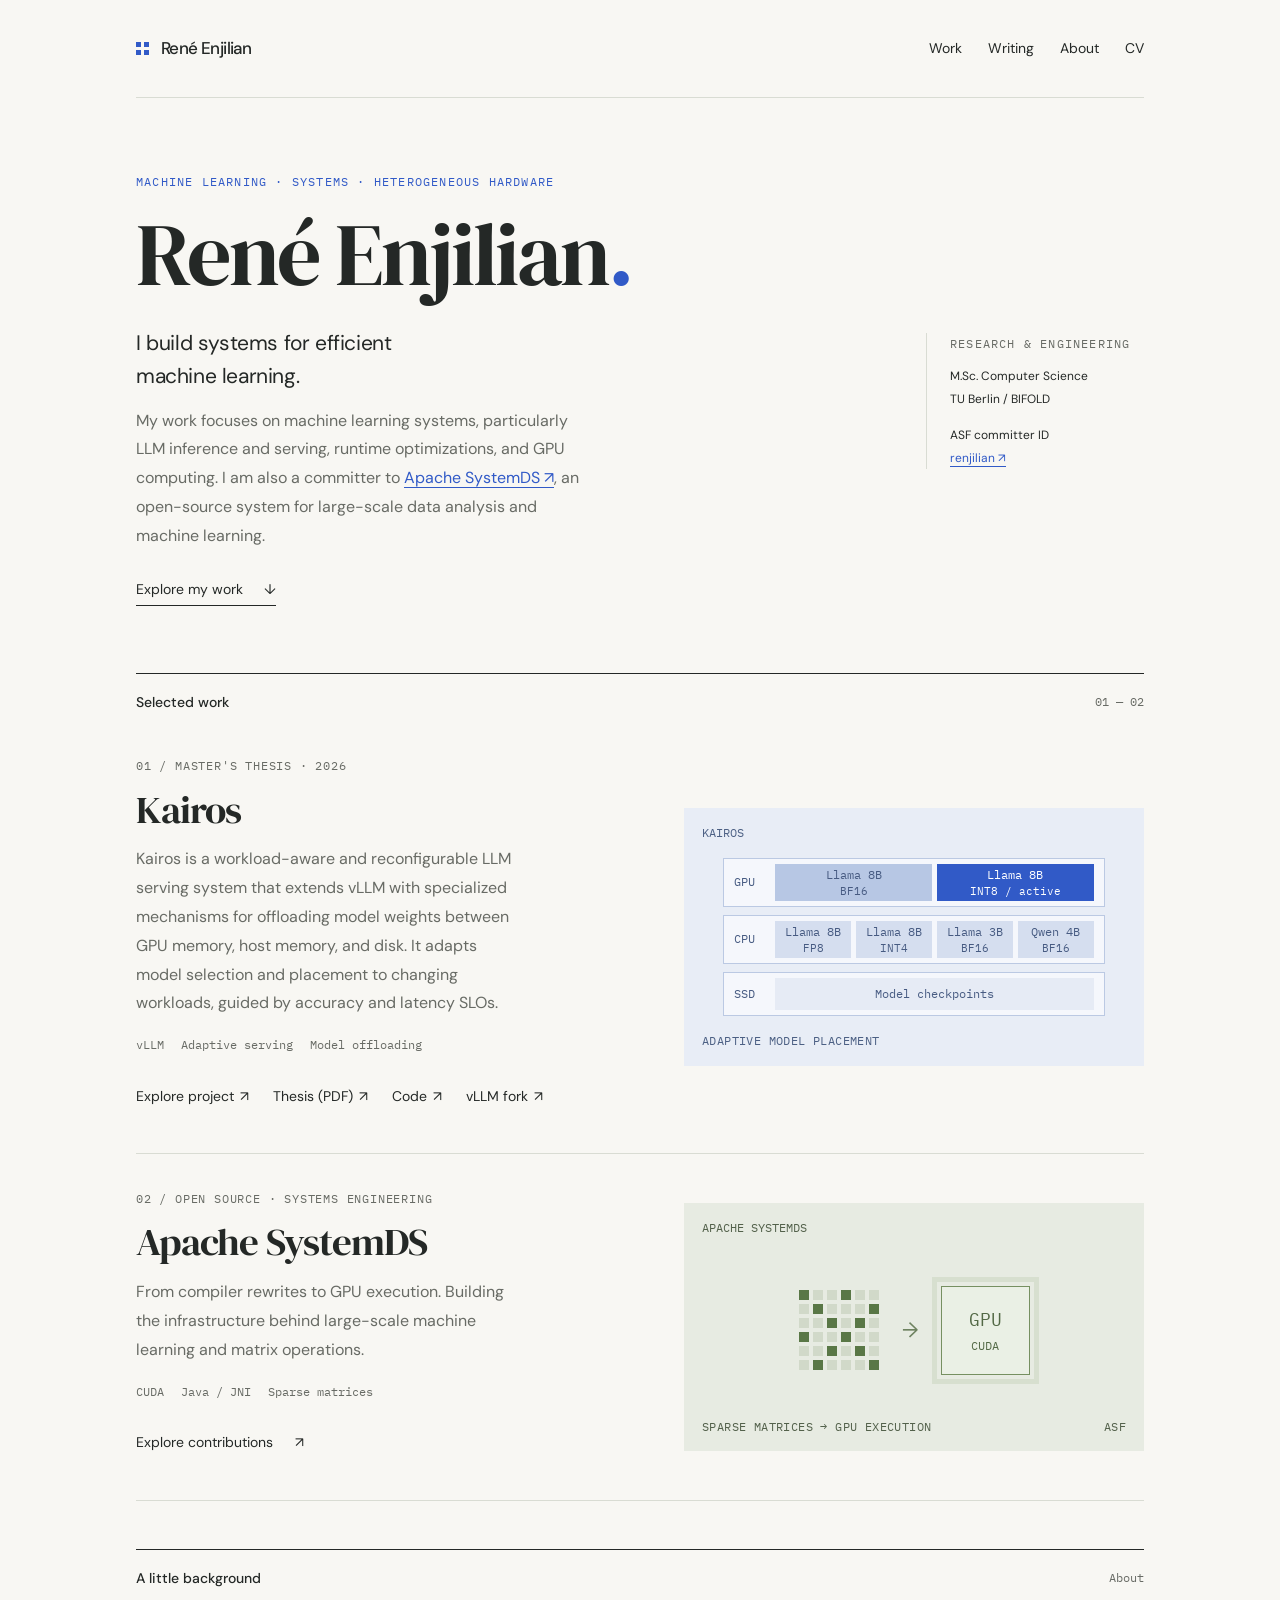
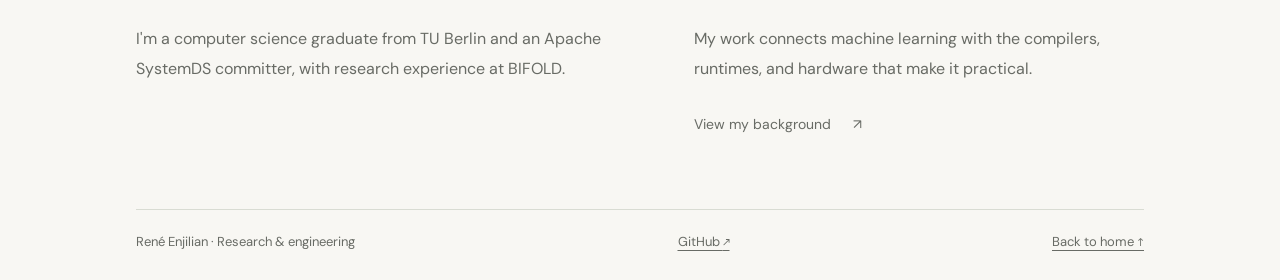
==== index.html @ 403cfc82 "Describe Kairos weight offloading extensions and link vLLM fork" ====
<!doctype html>
<html lang="en">
<head>
  <meta charset="utf-8">
  <meta name="viewport" content="width=device-width, initial-scale=1">
  <meta name="description" content="ML systems, LLM inference, and GPU computing. Selected work by René Enjilian, including Kairos and Apache SystemDS.">
  <link rel="canonical" href="https://reneenjilian.github.io/">
  <meta name="theme-color" content="#f8f7f3">
  <title>René Enjilian — ML Systems Engineer</title>
  <link rel="icon" type="image/svg+xml" href="data:image/svg+xml,%3Csvg%20xmlns%3D%22http%3A%2F%2Fwww.w3.org%2F2000%2Fsvg%22%20viewBox%3D%220%200%2032%2032%22%3E%3Crect%20width%3D%2232%22%20height%3D%2232%22%20rx%3D%226%22%20fill%3D%22%23f8f7f3%22%2F%3E%3Cpath%20fill%3D%22%23315ac7%22%20d%3D%22M7%207h7v7H7zm11%200h7v7h-7zM7%2018h7v7H7zm11%200h7v7h-7z%22%2F%3E%3C%2Fsvg%3E">
  <link rel="preconnect" href="https://fonts.googleapis.com">
  <link rel="preconnect" href="https://fonts.gstatic.com" crossorigin>
  <link rel="stylesheet" href="https://fonts.googleapis.com/css2?family=DM+Sans:wght@400;500&amp;family=DM+Serif+Display:ital@0;1&amp;family=IBM+Plex+Mono:wght@400;500&amp;display=swap">
  <link rel="stylesheet" href="assets/css/styles.css">
</head>
<body>
<div class="portfolio">
  <a class="re-skip-link" href="#main-content">Skip to content</a>
  <div class="re-shell">
    <header class="re-nav">
      <a class="re-brand" href="index.html" aria-label="René Enjilian, homepage">
        <span class="re-brand-mark" aria-hidden="true"><span></span><span></span><span></span><span></span></span>
        René Enjilian
      </a>
      <nav class="re-links" aria-label="Main navigation">
        <a href="index.html#re-work">Work</a>
        <a href="writing.html">Writing</a>
        <a href="index.html#re-about">About</a>
        <a href="cv.html">CV</a>
      </nav>
    </header>
    <main id="main-content">
      <section class="re-hero" aria-labelledby="re-name">
        <p class="re-eyebrow">Machine learning · Systems · HETEROGENEOUS HARDWARE</p>
        <h1 id="re-name">René Enjilian<span>.</span></h1>
        <div class="re-hero-lower">
          <div>
            <p class="re-intro">I build systems for efficient<br>machine learning.</p>
            <p class="re-intro-detail">My work focuses on machine learning systems, particularly LLM inference and serving, runtime optimizations, and GPU computing. I am also a committer to <a class="re-inline-link" href="https://github.com/apache/systemds" target="_blank" rel="noopener noreferrer">Apache SystemDS&nbsp;<span aria-hidden="true">↗</span></a>, an open-source system for large-scale data analysis and machine learning.</p>
            <a class="re-hero-action" href="#re-work">Explore my work <span aria-hidden="true">↓</span></a>
          </div>
          <aside class="re-hero-meta" aria-label="Background">
            <p class="re-eyebrow">Research & engineering</p>
            <p>M.Sc. Computer Science</p>
            <p>TU Berlin / BIFOLD</p>
            <p class="re-meta-gap">ASF committer ID</p>
            <p><a class="re-inline-link" href="https://people.apache.org/committer-index.html" target="_blank" rel="noopener noreferrer">renjilian&nbsp;<span aria-hidden="true">↗</span></a></p>
          </aside>
        </div>
      </section>

      <section id="re-work" aria-labelledby="re-work-heading">
        <div class="re-section-top"><h2 id="re-work-heading">Selected work</h2><span>01 — 02</span></div>
        <article class="re-project">
          <div>
            <div class="re-project-label">01 / Master's thesis · 2026</div>
            <h3>Kairos</h3>
            <p class="re-project-description">Kairos is a workload-aware and reconfigurable LLM serving system that extends vLLM with specialized mechanisms for offloading model weights between GPU memory, host memory, and disk. It adapts model selection and placement to changing workloads, guided by accuracy and latency SLOs.</p>
            <div class="re-tags"><span>vLLM</span><span>Adaptive serving</span><span>Model offloading</span></div>
            <div class="re-project-actions">
              <a class="re-project-open" href="projects/kairos.html" style="gap: 6px;">Explore project <span aria-hidden="true">↗</span></a>
              <a class="re-project-open" href="assets/pdf/master_thesis.pdf" target="_blank" rel="noopener noreferrer" style="gap: 6px;">Thesis (PDF) <span aria-hidden="true">↗</span></a>
              <a class="re-project-open" href="https://github.com/ReneEnjilian/kairos" target="_blank" rel="noopener noreferrer" style="gap: 6px;">Code <span aria-hidden="true">↗</span></a>
              <a class="re-project-open" href="https://github.com/ReneEnjilian/vllm/tree/thesis-v0.13.0" target="_blank" rel="noopener noreferrer" style="gap: 6px;">vLLM fork <span aria-hidden="true">↗</span></a>
            </div>
          </div>
          <div id="kairos-placement">
            <div class="kp-art" role="img" aria-label="Illustrative Kairos placement: GPU memory holds Llama 8B BF16 and an active Llama 8B INT8 model. Host memory holds four models: Llama 8B FP8, Llama 8B INT4, Llama 3B BF16, and Qwen 4B BF16. Model checkpoint files are stored on SSD.">
              <div class="kp-heading" aria-hidden="true">KAIROS</div>
              <div class="kp-memory" aria-hidden="true">
                <div class="kp-row">
                  <span class="kp-tier">GPU</span>
                  <div class="kp-models">
                    <div class="kp-model kp-resident"><span>Llama 8B</span><span class="kp-variant">BF16</span></div>
                    <div class="kp-model kp-active"><span>Llama 8B</span><span class="kp-variant">INT8 / active</span></div>
                  </div>
                </div>
                <div class="kp-row">
                  <span class="kp-tier">CPU</span>
                  <div class="kp-models kp-models-cpu">
                    <div class="kp-model"><span>Llama 8B</span><span class="kp-variant">FP8</span></div>
                    <div class="kp-model"><span>Llama 8B</span><span class="kp-variant">INT4</span></div>
                    <div class="kp-model"><span>Llama 3B</span><span class="kp-variant">BF16</span></div>
                    <div class="kp-model"><span>Qwen 4B</span><span class="kp-variant">BF16</span></div>
                  </div>
                </div>
                <div class="kp-row">
                  <span class="kp-tier">SSD</span>
                  <div class="kp-checkpoints">Model checkpoints</div>
                </div>
              </div>
              <div class="kp-foot" aria-hidden="true"><span>ADAPTIVE MODEL PLACEMENT</span></div>
            </div>
          </div>
        </article>
        <article class="re-project">
          <div>
            <div class="re-project-label">02 / Open source · Systems engineering</div>
            <h3>Apache SystemDS</h3>
            <p class="re-project-description">From compiler rewrites to GPU execution. Building the infrastructure behind large-scale machine learning and matrix operations.</p>
            <div class="re-tags"><span>CUDA</span><span>Java / JNI</span><span>Sparse matrices</span></div>
            <a class="re-project-open" href="projects/systemds.html">Explore contributions <span aria-hidden="true">↗</span></a>
          </div>
          <div class="re-art re-systemds-art" role="img" aria-label="Conceptual illustration of sparse matrix operations executed on a GPU">
            <div class="re-art-heading">APACHE SYSTEMDS</div>
            <div class="re-matrix-composition" aria-hidden="true">
              <div class="re-matrix">
                <span class="re-nonzero"></span><span></span><span></span><span class="re-nonzero"></span><span></span><span></span>
                <span></span><span class="re-nonzero"></span><span></span><span></span><span></span><span class="re-nonzero"></span>
                <span></span><span></span><span class="re-nonzero"></span><span></span><span class="re-nonzero"></span><span></span>
                <span class="re-nonzero"></span><span></span><span></span><span class="re-nonzero"></span><span></span><span></span>
                <span></span><span></span><span class="re-nonzero"></span><span></span><span class="re-nonzero"></span><span></span>
                <span></span><span class="re-nonzero"></span><span></span><span></span><span></span><span class="re-nonzero"></span>
              </div>
              <span class="re-matrix-arrow">→</span>
              <div class="re-chip"><span>GPU</span><span>CUDA</span></div>
            </div>
            <div class="re-art-foot"><span>SPARSE MATRICES → GPU EXECUTION</span><span>ASF</span></div>
          </div>
        </article>
      </section>

      
      <section class="re-home-about" id="re-about" aria-labelledby="re-about-heading">
        <div class="re-section-top"><h2 id="re-about-heading">A little background</h2><span>About</span></div>
        <div class="re-about-layout">
          <div class="re-about-copy"><p>I'm a computer science graduate from TU Berlin and an Apache SystemDS committer, with research experience at BIFOLD.</p></div>
          <div class="re-about-copy"><p>My work connects machine learning with the compilers, runtimes, and hardware that make it practical.</p><a class="re-project-open" href="cv.html">View my background <span aria-hidden="true">↗</span></a></div>
        </div>
      </section>
</main>
    <footer class="re-footer">
      <span>René Enjilian · Research &amp; engineering</span>
      <a href="https://github.com/ReneEnjilian">GitHub <span aria-hidden="true">↗</span></a>
      <a href="index.html">Back to home <span aria-hidden="true">↑</span></a>
    </footer>
  </div>
</div>
</body>
</html>
---- assets/css/styles.css ----
/* Shared visual system. Edit the palette in .portfolio and layout rules below. */
html { scroll-behavior: smooth; }
body { margin: 0; background: #f8f7f3; }
.portfolio {
  --re-paper: #f8f7f3;
  --re-ink: #242826;
  --re-muted: #686b65;
  --re-rule: #d9dcd3;
  --re-blue: #315ac7;
  --re-blue-soft: #e8edf6;
  --re-green-soft: #e7ebe2;
  color-scheme: light;
  background: var(--re-paper);
  color: var(--re-ink);
  font: 400 15px/1.6 'DM Sans', Arial, sans-serif;
  -webkit-font-smoothing: antialiased;
  width: 100%;
}
.portfolio * { box-sizing: border-box; }
.portfolio h1, .portfolio h2, .portfolio h3,
.portfolio p { margin: 0; font-weight: 400; }
.portfolio button, .portfolio a { -webkit-tap-highlight-color: transparent; }
.portfolio button { font: inherit; color: inherit; cursor: pointer; }
.portfolio a { color: inherit; text-decoration: none; }
.portfolio a:hover, .portfolio .re-text-button:hover { color: var(--re-blue); }
.portfolio :focus-visible { outline: 2px solid var(--re-blue); outline-offset: 5px; }
.portfolio .re-shell { max-width: 1120px; margin: 0 auto; padding: 0 56px; }
.portfolio .re-nav { min-height: 98px; display: flex; justify-content: space-between; align-items: center; gap: 28px; border-bottom: 1px solid var(--re-rule); }
.portfolio .re-brand { font-size: 17px; font-weight: 500; letter-spacing: -.6px; white-space: nowrap; display: flex; align-items: center; gap: 12px; }
.portfolio .re-brand-mark { display: inline-grid; grid-template-columns: repeat(2, 5px); gap: 3px; }
.portfolio .re-brand-mark span { width: 5px; height: 5px; background: var(--re-blue); }
.portfolio .re-links { display: flex; align-items: center; gap: 26px; font-size: 14px; }
.portfolio .re-links a { padding: 8px 0; }
.portfolio .re-text-button { padding: 8px 0; background: transparent; border: 0; }
.portfolio .re-eyebrow { font: 400 12px/1.6 'IBM Plex Mono', monospace; letter-spacing: 1.2px; text-transform: uppercase; }
.portfolio .re-hero { padding: 74px 0 67px; }
.portfolio .re-hero .re-eyebrow { color: var(--re-blue); margin-bottom: 17px; }
.portfolio h1 { font: 400 clamp(48px, 8.5vw, 88px)/1.06 'DM Serif Display', Georgia, serif; letter-spacing: -3px; }
.portfolio h1 span { color: var(--re-blue); }
.portfolio .re-hero-lower { display: grid; grid-template-columns: 1fr 218px; gap: 64px; margin-top: 26px; align-items: start; }
.portfolio .re-intro { max-width: 510px; font-size: 21px; line-height: 1.55; letter-spacing: -.4px; }
.portfolio .re-intro-detail { max-width: 460px; color: var(--re-muted); font-size: 14px; line-height: 1.8; margin-top: 14px; }
.portfolio .re-hero-meta { border-left: 1px solid var(--re-rule); padding-left: 23px; margin-top: 6px; }
.portfolio .re-hero-meta p { font-size: 12px; line-height: 1.9; }
.portfolio .re-hero-meta .re-eyebrow { color: var(--re-muted); font-size: 12px; margin: 0 0 9px; }
.portfolio .re-hero-meta .re-meta-gap { margin-top: 13px; }
.portfolio .re-hero-action { display: inline-flex; align-items: center; gap: 21px; font-size: 14px; margin-top: 27px; padding-bottom: 5px; border-bottom: 1px solid var(--re-ink); }
.portfolio .re-section-top { display: flex; align-items: center; justify-content: space-between; gap: 16px; border-top: 1px solid var(--re-ink); padding: 17px 0; }
.portfolio .re-section-top h2 { font-size: 14px; font-weight: 500; }
.portfolio .re-section-top span { color: var(--re-muted); font: 400 12px/1.5 'IBM Plex Mono', monospace; }
.portfolio .re-project { display: grid; grid-template-columns: 1.1fr 1fr; align-items: center; gap: 42px; padding: 26px 0 35px; border-bottom: 1px solid var(--re-rule); }
.portfolio .re-project + .re-project { padding-top: 35px; }
.portfolio .re-project-label { color: var(--re-muted); font: 400 12px/1.6 'IBM Plex Mono', monospace; letter-spacing: .8px; text-transform: uppercase; margin-bottom: 12px; }
.portfolio .re-project h3 { font: 400 39px/1.15 'DM Serif Display', Georgia, serif; letter-spacing: -1px; }
.portfolio .re-project-description { font-size: 14px; line-height: 1.8; color: var(--re-muted); margin-top: 13px; max-width: 390px; }
.portfolio .re-tags { display: flex; flex-wrap: wrap; gap: 7px 17px; margin-top: 18px; color: var(--re-muted); font: 400 12px/1.5 'IBM Plex Mono', monospace; }
.portfolio .re-project-open { background: none; border: 0; padding: 5px 0; margin-top: 20px; display: inline-flex; gap: 22px; align-items: center; font-size: 12px; }
.portfolio .re-project-actions { display: flex; flex-wrap: wrap; column-gap: 24px; }
.portfolio .re-project-open:hover { color: var(--re-blue); }
.portfolio .re-art { min-width: 0; height: 248px; position: relative; overflow: hidden; display: flex; align-items: center; justify-content: center; }
.portfolio .re-kairos-art { background: var(--re-blue-soft); }
.portfolio .re-art-heading { position: absolute; top: 16px; left: 18px; font: 400 12px/1.5 'IBM Plex Mono', monospace; color: #4c6084; }
.portfolio .re-art-foot { position: absolute; bottom: 15px; left: 18px; right: 18px; display: flex; justify-content: space-between; font: 400 12px/1.5 'IBM Plex Mono', monospace; letter-spacing: .4px; color: #4c6084; }
.portfolio .re-memory { width: 78%; display: grid; gap: 8px; padding-top: 8px; }
.portfolio .re-memory-row { background: #f5f7fc; border: 1px solid #bbc9e3; min-height: 40px; display: flex; align-items: center; padding: 0 12px; gap: 14px; }
.portfolio .re-memory-name { color: #475b82; font: 400 12px/1.5 'IBM Plex Mono', monospace; width: 29px; flex: 0 0 auto; }
.portfolio .re-memory-slots { display: grid; grid-template-columns: repeat(8, 1fr); gap: 4px; flex: 1; }
.portfolio .re-memory-slots span { height: 18px; background: #d5deef; }
.portfolio .re-memory-slots .re-slot-active { background: var(--re-blue); }
.portfolio .re-memory-slots .re-slot-warm { background: #829bd5; }
.portfolio .re-memory-slots .re-slot-empty { background: #e6ebf5; }
.portfolio .re-systemds-art { background: var(--re-green-soft); }
.portfolio .re-systemds-art .re-art-heading, .portfolio .re-systemds-art .re-art-foot { color: #53614b; }
.portfolio .re-matrix-composition { display: flex; align-items: center; justify-content: center; gap: 23px; padding-top: 7px; }
.portfolio .re-matrix { display: grid; grid-template-columns: repeat(6, 10px); gap: 4px; }
.portfolio .re-matrix span { width: 10px; height: 10px; background: #d1d9c9; }
.portfolio .re-matrix span.re-nonzero { background: #597746; }
.portfolio .re-matrix-arrow { font-size: 21px; color: #6e8260; }
.portfolio .re-chip { width: 89px; height: 89px; border: 1px solid #769061; outline: 5px solid #d7dfcf; outline-offset: 4px; display: flex; flex-direction: column; justify-content: center; align-items: center; background: #eaf0e5; gap: 4px; }
.portfolio .re-chip span { font: 400 12px/1.5 'IBM Plex Mono', monospace; color: #536946; }
.portfolio .re-chip span:first-child { font-size: 18px; }
.portfolio .re-lower { display: grid; grid-template-columns: 1.1fr 1fr; gap: 64px; margin: 54px 0 60px; }
.portfolio .re-lower .re-section-top { padding-top: 13px; }
.portfolio .re-writing-item { padding: 15px 0; border-bottom: 1px solid var(--re-rule); }
.portfolio .re-writing-item:first-of-type { padding-top: 9px; }
.portfolio .re-writing-item p { font-size: 14px; letter-spacing: -.2px; }
.portfolio .re-writing-item small { color: var(--re-muted); font: 400 12px/1.8 'IBM Plex Mono', monospace; display: block; margin-top: 5px; }
.portfolio .re-about-copy { font-size: 14px; color: var(--re-muted); line-height: 1.85; padding-top: 6px; }
.portfolio .re-about-copy p + p { margin-top: 12px; }
.portfolio .re-footer { padding: 22px 0 27px; border-top: 1px solid var(--re-rule); display: flex; justify-content: space-between; align-items: center; gap: 20px; font-size: 12px; color: var(--re-muted); }
.portfolio .re-footer span:last-child { font-family: 'IBM Plex Mono', monospace; font-size: 12px; }
.portfolio [hidden] { display: none !important; }
.portfolio .re-detail { padding: 47px 0 60px; min-height: 570px; }
.portfolio .re-back { background: none; border: 0; font-size: 12px; padding: 8px 0; margin-bottom: 47px; color: var(--re-muted); }
.portfolio .re-detail h2 { font: 400 clamp(40px, 7vw, 68px)/1.12 'DM Serif Display', Georgia, serif; letter-spacing: -1.5px; margin: 12px 0 22px; }
.portfolio .re-detail-intro { font-size: 21px; line-height: 1.6; max-width: 640px; }
.portfolio .re-writing-intro { margin-top: 24px; }
.portfolio .re-writing-index { margin: 46px 0 48px; }
.portfolio .re-writing-index .re-section-top h2 { margin: 0; font: 500 14px/1.6 'DM Sans', Arial, sans-serif; letter-spacing: 0; }
.portfolio .re-writing-empty { padding: 12px 0 24px; color: var(--re-muted); font-size: 16px; }
.portfolio .re-detail-rule { margin: 34px 0; border: 0; border-top: 1px solid var(--re-rule); }
.portfolio .re-detail-columns { display: grid; grid-template-columns: 150px 1fr; gap: 35px; }
.portfolio .re-detail-columns p { color: var(--re-muted); font-size: 14px; line-height: 1.85; max-width: 560px; }
.portfolio .re-detail-columns h3 { font-size: 14px; font-weight: 500; }
.portfolio .re-detail-note { margin-top: 38px; color: var(--re-muted); font: 400 12px/1.8 'IBM Plex Mono', monospace; }
@media (max-width: 740px) {
  .portfolio .re-shell { padding: 0 30px; }
  .portfolio .re-nav { min-height: 85px; gap: 18px; }
  .portfolio .re-links { gap: 19px; }
  .portfolio .re-hero { padding: 55px 0 48px; }
  .portfolio .re-hero-lower { gap: 28px; grid-template-columns: 1fr 170px; }
  .portfolio .re-intro { font-size: 18px; }
  .portfolio .re-project { gap: 25px; }
  .portfolio .re-project h3 { font-size: 31px; }
  .portfolio .re-art { height: 230px; }
  .portfolio .re-matrix-composition { gap: 15px; }
  .portfolio .re-matrix { grid-template-columns: repeat(6, 8px); gap: 3px; }
  .portfolio .re-matrix span { width: 8px; height: 8px; }
  .portfolio .re-chip { width: 66px; height: 66px; }
  .portfolio .re-lower { gap: 32px; }
}
@media (max-width: 540px) {
  .portfolio .re-shell { padding: 0 22px; }
  .portfolio .re-nav { align-items: flex-start; flex-direction: column; gap: 8px; padding: 20px 0 13px; }
  .portfolio .re-links { width: 100%; justify-content: space-between; gap: 18px; }
  .portfolio .re-brand { font-size: 16px; }
  .portfolio .re-hero { padding: 42px 0; }
  .portfolio h1 { letter-spacing: -1.8px; font-size: clamp(41px, 10.2vw, 55px); }
  .portfolio .re-hero-lower { display: block; margin-top: 22px; }
  .portfolio .re-hero-meta { display: none; }
  .portfolio .re-intro { font-size: 18px; }
  .portfolio .re-section-top span { font-size: 12px; }
  .portfolio .re-project { grid-template-columns: 1fr; gap: 24px; padding-top: 18px; }
  .portfolio .re-project h3 { font-size: 36px; }
  .portfolio .re-art { height: 220px; }
  .portfolio .re-project-open { min-height: 44px; margin-top: 12px; }
  .portfolio .re-art-foot { font-size: 12px; }
  .portfolio .re-matrix { grid-template-columns: repeat(6, 10px); gap: 4px; }
  .portfolio .re-matrix span { width: 10px; height: 10px; }
  .portfolio .re-matrix-composition { gap: 23px; }
  .portfolio .re-chip { width: 82px; height: 82px; }
  .portfolio .re-lower { grid-template-columns: 1fr; gap: 38px; margin: 38px 0; }
  .portfolio .re-footer { align-items: flex-start; flex-direction: column; gap: 5px; }
  .portfolio .re-detail-columns { grid-template-columns: 1fr; gap: 12px; }
  .portfolio .re-detail-intro { font-size: 18px; }
  .portfolio .re-back { margin-bottom: 28px; }
}
@media (pointer: coarse) {
  .portfolio .re-links a, .portfolio .re-links button { min-height: 44px; display: inline-flex; align-items: center; }
}

/* Production navigation: real URLs, keyboard access, and static page content. */
.portfolio .re-skip-link {
  position: absolute; left: 20px; top: -100px; padding: 12px 18px;
  background: var(--re-ink); color: var(--re-paper); z-index: 10;
}
.portfolio .re-skip-link:focus { top: 12px; }
.portfolio .re-links [aria-current="page"],
.portfolio .re-links [aria-current="location"] { color: var(--re-blue); }
.portfolio .re-project-open { font-size: 14px; min-height: 44px; }
.portfolio .re-project-open:hover { text-decoration: underline; text-underline-offset: 5px; }
.portfolio .re-art-foot { flex-wrap: wrap; gap: 4px 14px; font-size: 12px; }
.portfolio .re-art-heading { font-size: 12px; }
.portfolio .re-tags { font-size: 12px; }
.portfolio .re-hero .re-eyebrow { font-size: 12px; }
.portfolio .re-project-description, .portfolio .re-intro-detail { font-size: 16px; }
.portfolio .re-about-copy { font-size: 16px; }
.portfolio .re-footer { font-size: 13px; }
.portfolio .re-footer a { text-decoration: underline; text-underline-offset: 4px; }
.portfolio .re-about-layout { display: grid; grid-template-columns: 1.1fr 1fr; gap: 64px; padding: 18px 0 6px; }
.portfolio .re-about-layout .re-about-copy { padding: 0; }
.portfolio .re-home-about { margin: 48px 0 56px; }
.portfolio .re-back { display: inline-block; min-height: 44px; }
.portfolio .re-detail { min-height: auto; }
.portfolio .re-detail-art { margin: 36px 0; max-width: 650px; }
.portfolio .re-detail-art .re-art { height: 285px; }
.portfolio .re-detail-art .re-memory { max-width: 440px; }
.portfolio .re-detail-columns { margin: 28px 0; }
.portfolio .re-detail-columns p { font-size: 16px; }
.portfolio .re-detail-columns h3 { font-size: 14px; }
.portfolio .re-detail-columns ul { padding-left: 20px; margin: 0; color: var(--re-muted); line-height: 1.85; font-size: 16px; }
.portfolio .re-detail-columns li + li { margin-top: 8px; }
.portfolio .re-inline-link { color: var(--re-blue); text-decoration: underline; text-underline-offset: 4px; }
.portfolio .re-detail .re-tags { margin: 24px 0; }
.portfolio .re-next-project { border-top: 1px solid var(--re-rule); margin-top: 45px; padding-top: 22px; display: flex; flex-wrap: wrap; gap: 10px 30px; justify-content: space-between; font-size: 14px; }
.portfolio .re-cv-item + .re-cv-item { margin-top: 25px; }
.portfolio .re-cv-item h4 { margin: 0 0 5px; font-size: 16px; font-weight: 500; }
.portfolio .re-cv-item .re-cv-meta { font-size: 14px; margin-bottom: 8px; }
@media (max-width: 740px) {
  .portfolio .re-about-layout { gap: 32px; }
}
@media (max-width: 540px) {
  .portfolio .re-about-layout { grid-template-columns: 1fr; gap: 16px; }
  .portfolio .re-home-about { margin: 35px 0 40px; }
  .portfolio .re-art { height: 240px; }
  .portfolio .re-art-heading { font-size: 11px; }
  .portfolio .re-detail-art .re-art { height: 250px; }
  .portfolio .re-detail-columns { grid-template-columns: 1fr; }
  .portfolio .re-eyebrow { letter-spacing: .65px; }
}
@media (prefers-reduced-motion: reduce) {
  html { scroll-behavior: auto; }
}
@media print {
  body, .portfolio { background: white; color: black; }
  .portfolio .re-nav, .portfolio .re-footer, .portfolio .re-back, .portfolio .re-next-project, .portfolio .re-skip-link { display: none; }
  .portfolio .re-shell { max-width: none; padding: 0; }
  .portfolio .re-detail { padding-top: 0; }
  .portfolio .re-detail-columns { break-inside: avoid; }
}

/* Kairos homepage: approved model placement illustration. */
#kairos-placement {
  width: 100%;
  max-width: 460px;
  margin: 0 auto;
  container: kairos-placement / inline-size;
  color-scheme: light;
  font: 400 12px/1.5 'IBM Plex Mono', monospace;
  -webkit-font-smoothing: antialiased;
}
#kairos-placement * { box-sizing: border-box; }
#kairos-placement .kp-art {
  display: flex;
  flex-direction: column;
  justify-content: space-between;
  gap: 16px;
  min-height: 248px;
  padding: 16px 18px;
  background: #e8edf6;
  color: #4c6084;
}
#kairos-placement .kp-heading { font: inherit; }
#kairos-placement .kp-memory {
  display: grid;
  gap: 8px;
  width: 90%;
  align-self: center;
}
#kairos-placement .kp-row {
  display: grid;
  grid-template-columns: 29px minmax(0, 1fr);
  align-items: center;
  gap: 12px;
  min-height: 44px;
  padding: 5px 10px;
  border: 1px solid #bbc9e3;
  background: #f5f7fc;
}
#kairos-placement .kp-tier { color: #475b82; }
#kairos-placement .kp-models {
  display: grid;
  grid-template-columns: repeat(2, minmax(0, 1fr));
  gap: 5px;
  min-width: 0;
}
#kairos-placement .kp-models-cpu { grid-template-columns: repeat(4, minmax(0, 1fr)); }
#kairos-placement .kp-model {
  display: flex;
  flex-direction: column;
  align-items: center;
  justify-content: center;
  padding: 2px 3px;
  min-height: 32px;
  background: #d5deef;
  color: #475b82;
  text-align: center;
  white-space: nowrap;
}
#kairos-placement .kp-variant { font-size: 11px; line-height: 1.35; }
#kairos-placement .kp-resident { background: #b7c7e4; }
#kairos-placement .kp-active { background: #315ac7; color: #ffffff; }
#kairos-placement .kp-checkpoints {
  display: flex;
  align-items: center;
  justify-content: center;
  min-height: 32px;
  padding: 3px 6px;
  background: #e6ebf5;
  color: #475b82;
  text-align: center;
}
#kairos-placement .kp-foot {
  display: flex;
  justify-content: space-between;
  flex-wrap: wrap;
  gap: 4px 14px;
  font: inherit;
  letter-spacing: .4px;
}
@container kairos-placement (max-width: 419px) {
  #kairos-placement .kp-memory { width: 100%; }
  #kairos-placement .kp-models-cpu { grid-template-columns: repeat(2, minmax(0, 1fr)); }
}
@container kairos-placement (max-width: 310px) {
  #kairos-placement .kp-row { grid-template-columns: minmax(0, 1fr); gap: 5px; }
  #kairos-placement .kp-variant { white-space: normal; }
}
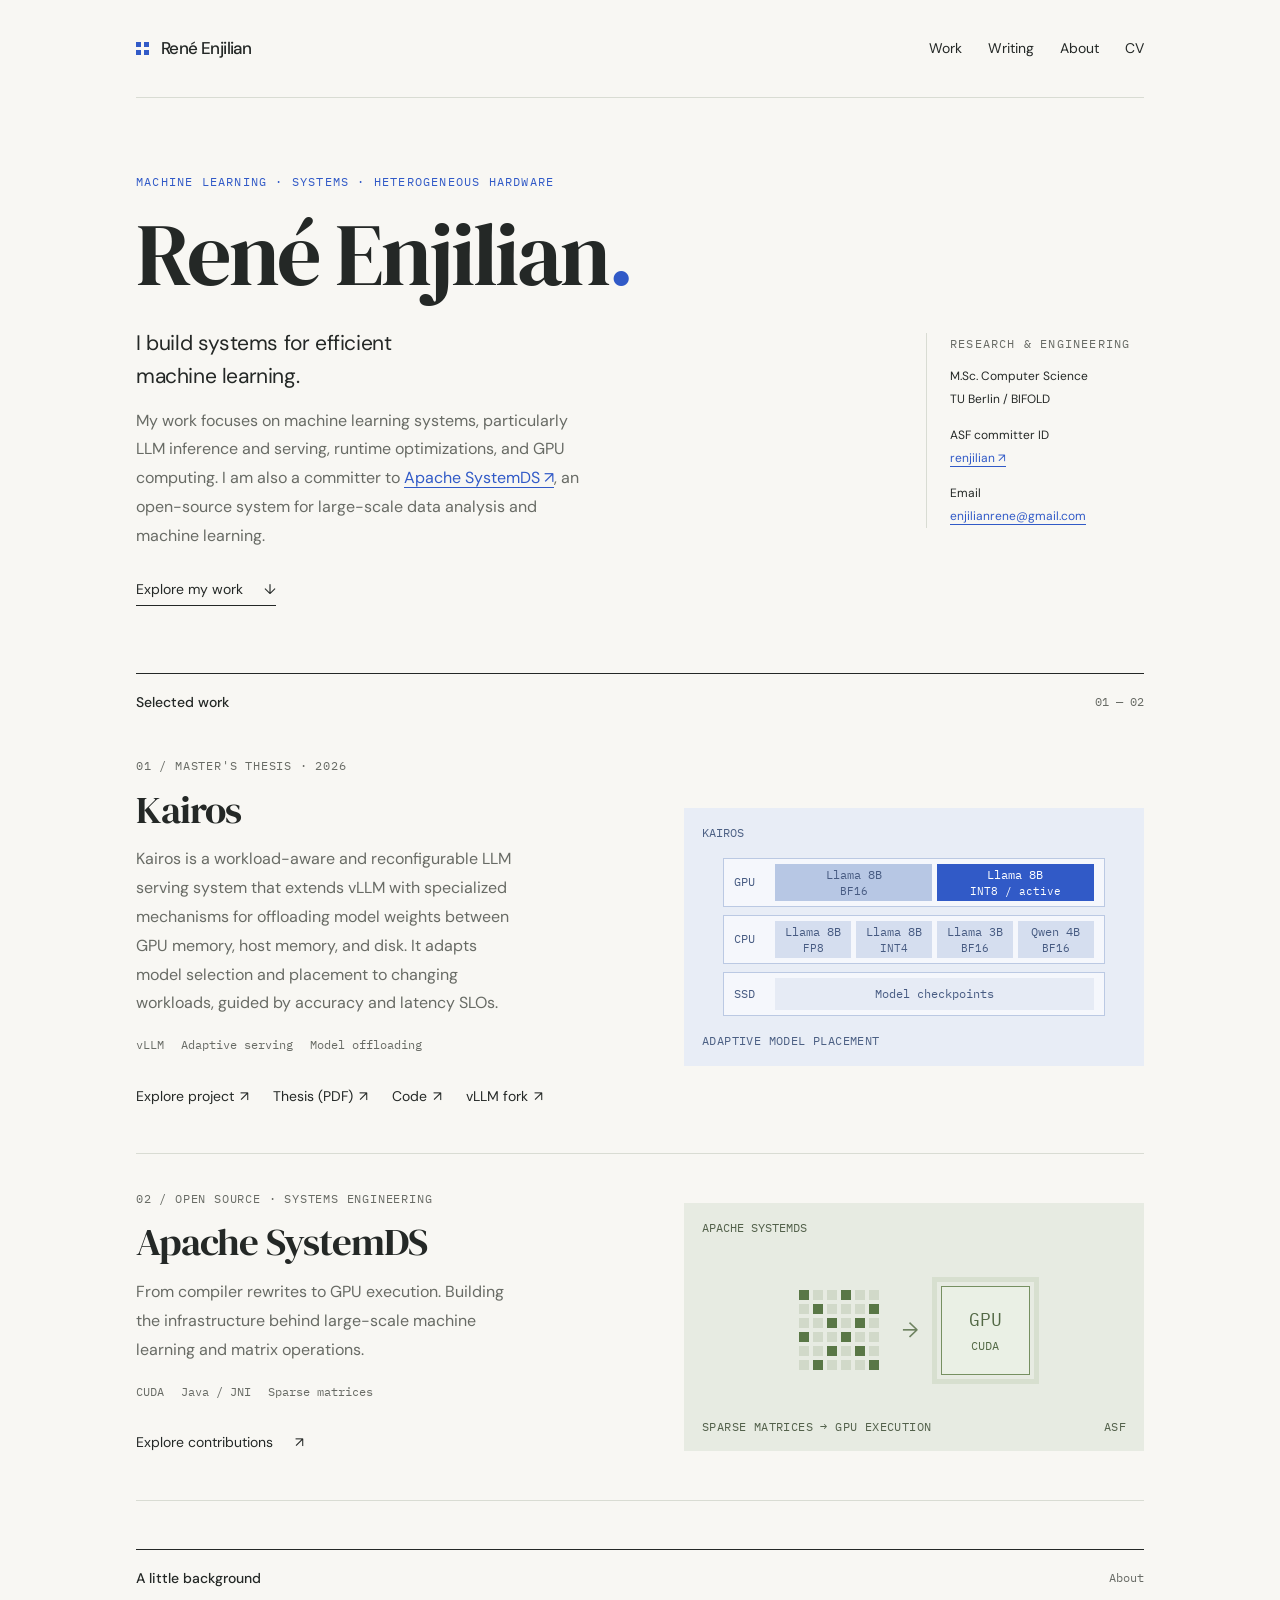
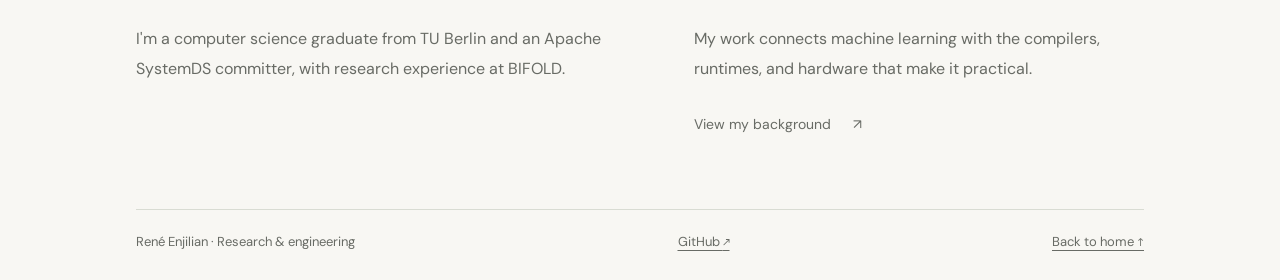
==== commit 0e61bf39: "Add email contact below ASF committer ID" ====
--- a/index.html
+++ b/index.html
@@ -45,6 +45,8 @@
             <p>TU Berlin / BIFOLD</p>
             <p class="re-meta-gap">ASF committer ID</p>
             <p><a class="re-inline-link" href="https://people.apache.org/committer-index.html" target="_blank" rel="noopener noreferrer">renjilian&nbsp;<span aria-hidden="true">↗</span></a></p>
+            <p class="re-meta-gap">Email</p>
+            <p><a class="re-inline-link" href="mailto:enjilianrene@gmail.com">enjilianrene@gmail.com</a></p>
           </aside>
         </div>
       </section>
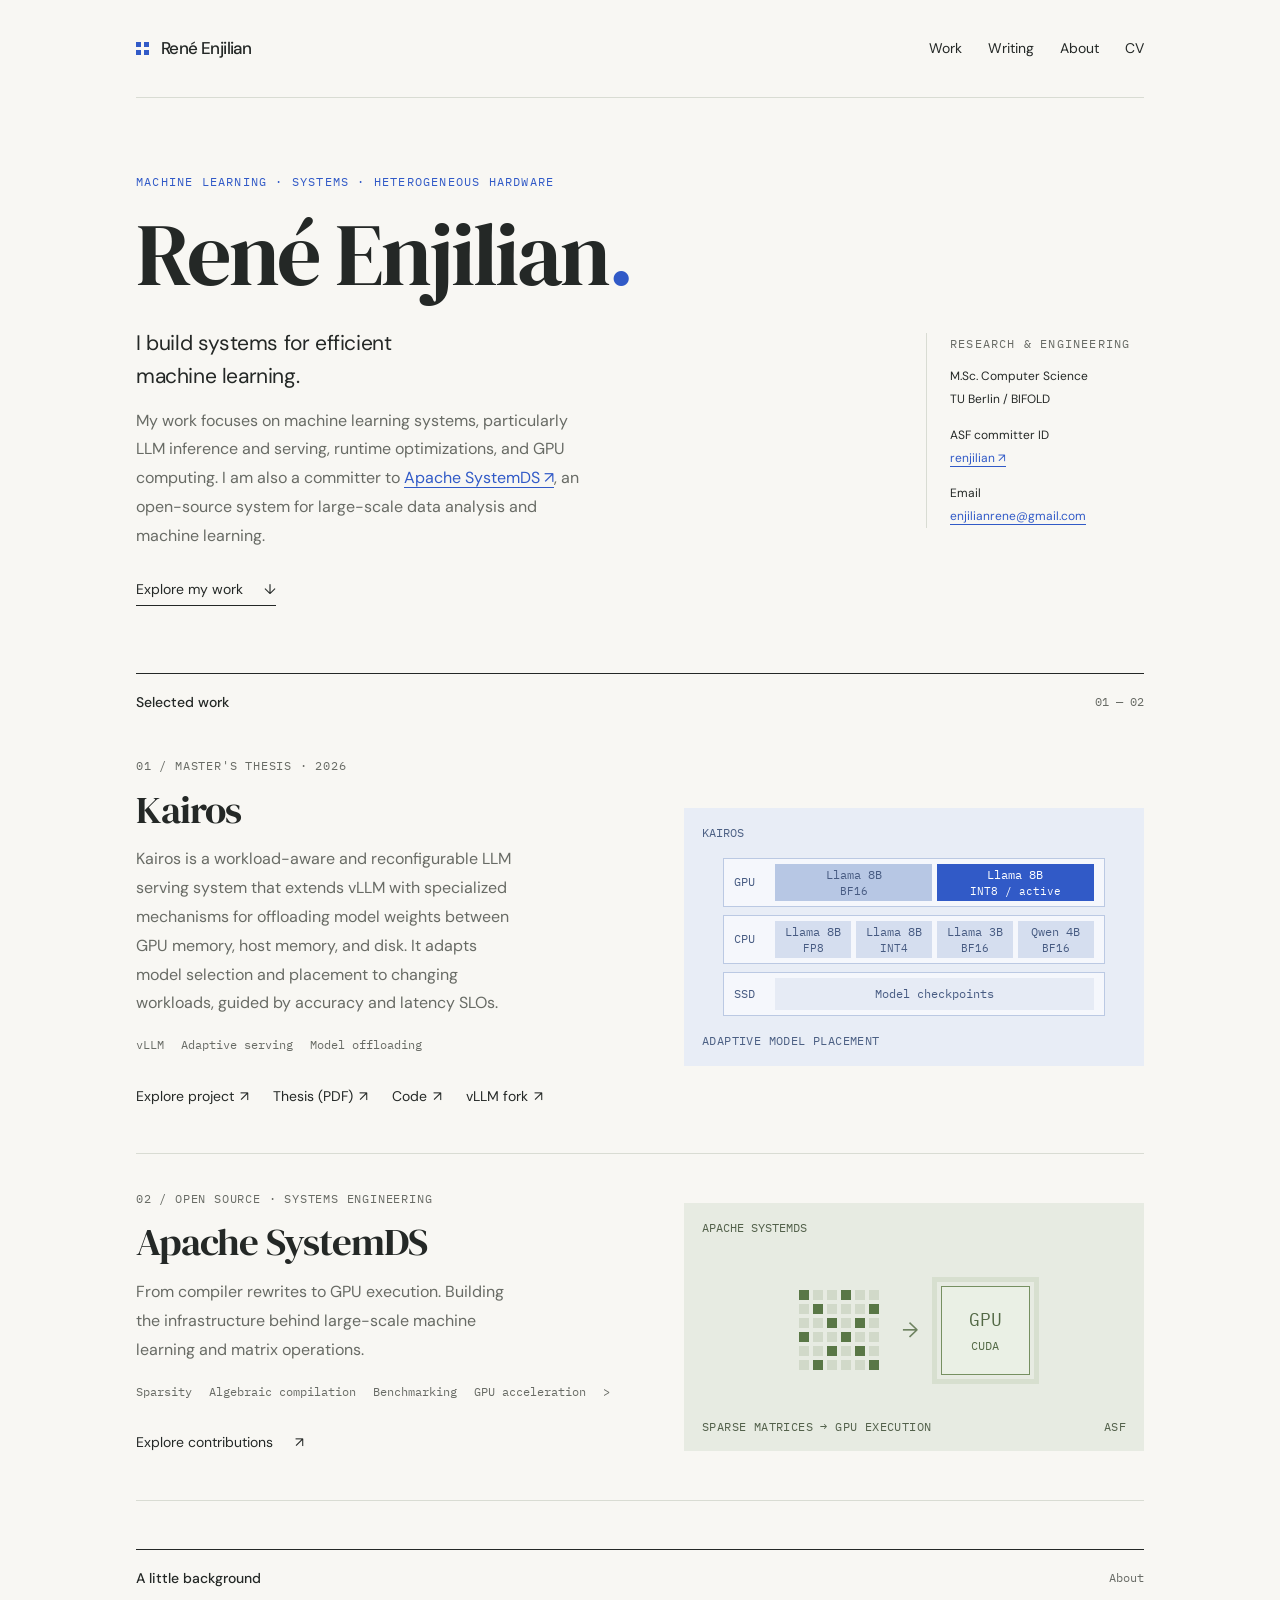
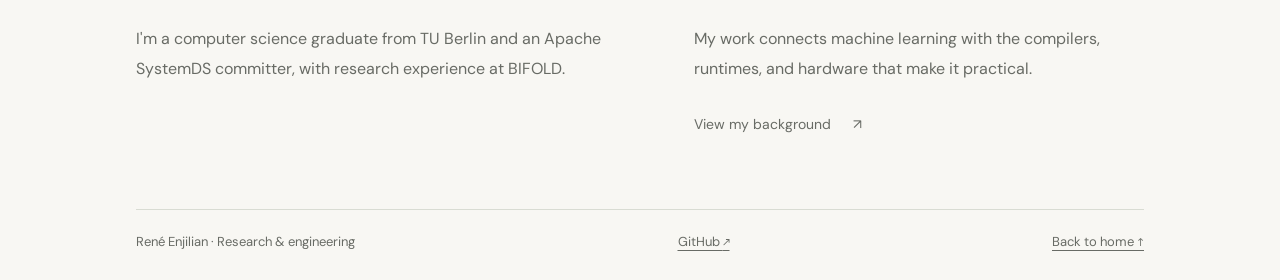
==== commit 631a9ee9: "add technical terms for systemds section" ====
--- a/index.html
+++ b/index.html
@@ -100,7 +100,7 @@
             <div class="re-project-label">02 / Open source · Systems engineering</div>
             <h3>Apache SystemDS</h3>
             <p class="re-project-description">From compiler rewrites to GPU execution. Building the infrastructure behind large-scale machine learning and matrix operations.</p>
-            <div class="re-tags"><span>CUDA</span><span>Java / JNI</span><span>Sparse matrices</span></div>
+            <div class="re-tags"><span>Sparsity</span><span>Algebraic compilation</span><span>Benchmarking</span><span>GPU acceleration</span>></div>
             <a class="re-project-open" href="projects/systemds.html">Explore contributions <span aria-hidden="true">↗</span></a>
           </div>
           <div class="re-art re-systemds-art" role="img" aria-label="Conceptual illustration of sparse matrix operations executed on a GPU">
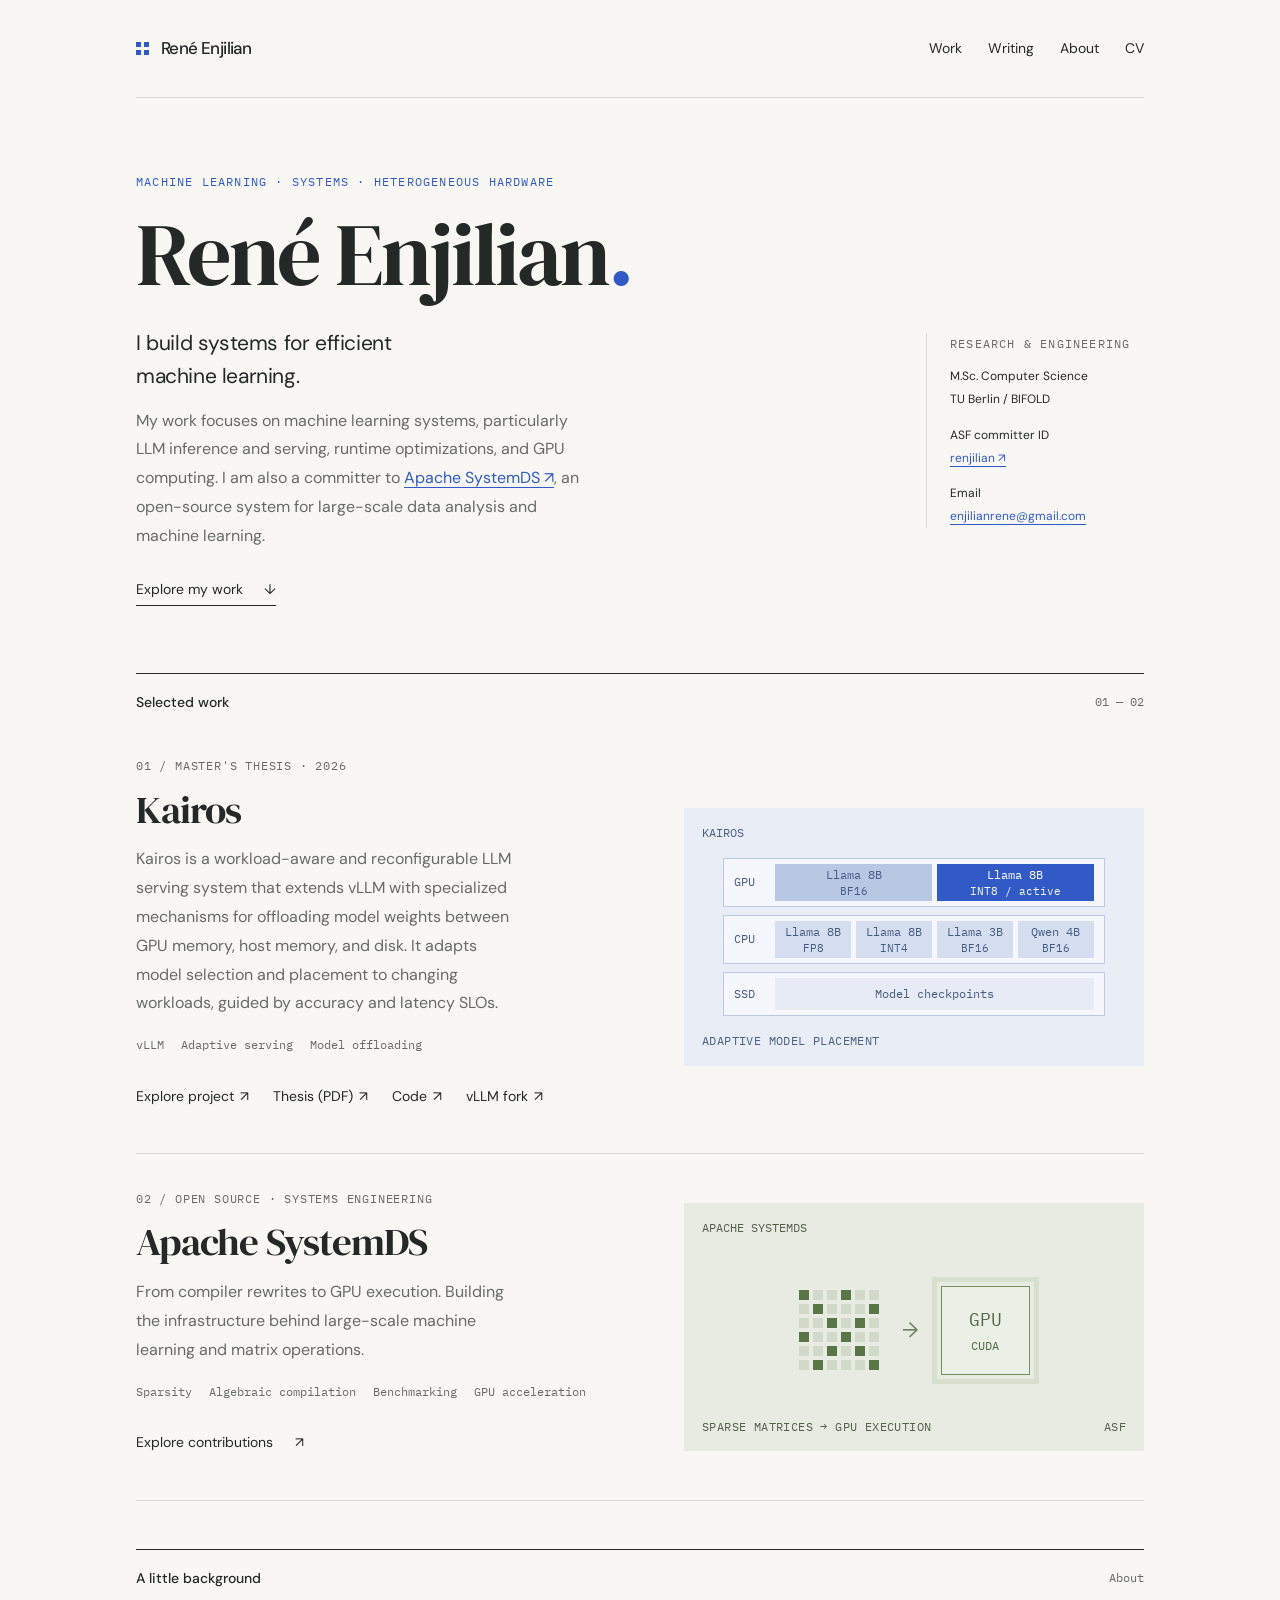
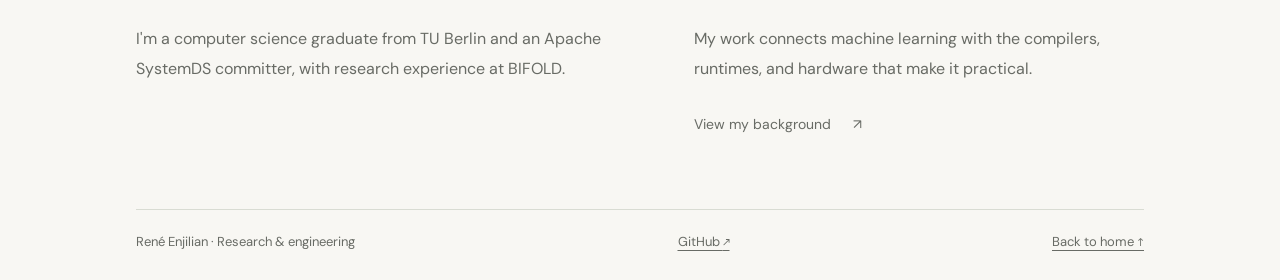
==== commit ccc96b3a: "fix typo" ====
--- a/index.html
+++ b/index.html
@@ -100,7 +100,7 @@
             <div class="re-project-label">02 / Open source · Systems engineering</div>
             <h3>Apache SystemDS</h3>
             <p class="re-project-description">From compiler rewrites to GPU execution. Building the infrastructure behind large-scale machine learning and matrix operations.</p>
-            <div class="re-tags"><span>Sparsity</span><span>Algebraic compilation</span><span>Benchmarking</span><span>GPU acceleration</span>></div>
+            <div class="re-tags"><span>Sparsity</span><span>Algebraic compilation</span><span>Benchmarking</span><span>GPU acceleration</span></div>
             <a class="re-project-open" href="projects/systemds.html">Explore contributions <span aria-hidden="true">↗</span></a>
           </div>
           <div class="re-art re-systemds-art" role="img" aria-label="Conceptual illustration of sparse matrix operations executed on a GPU">
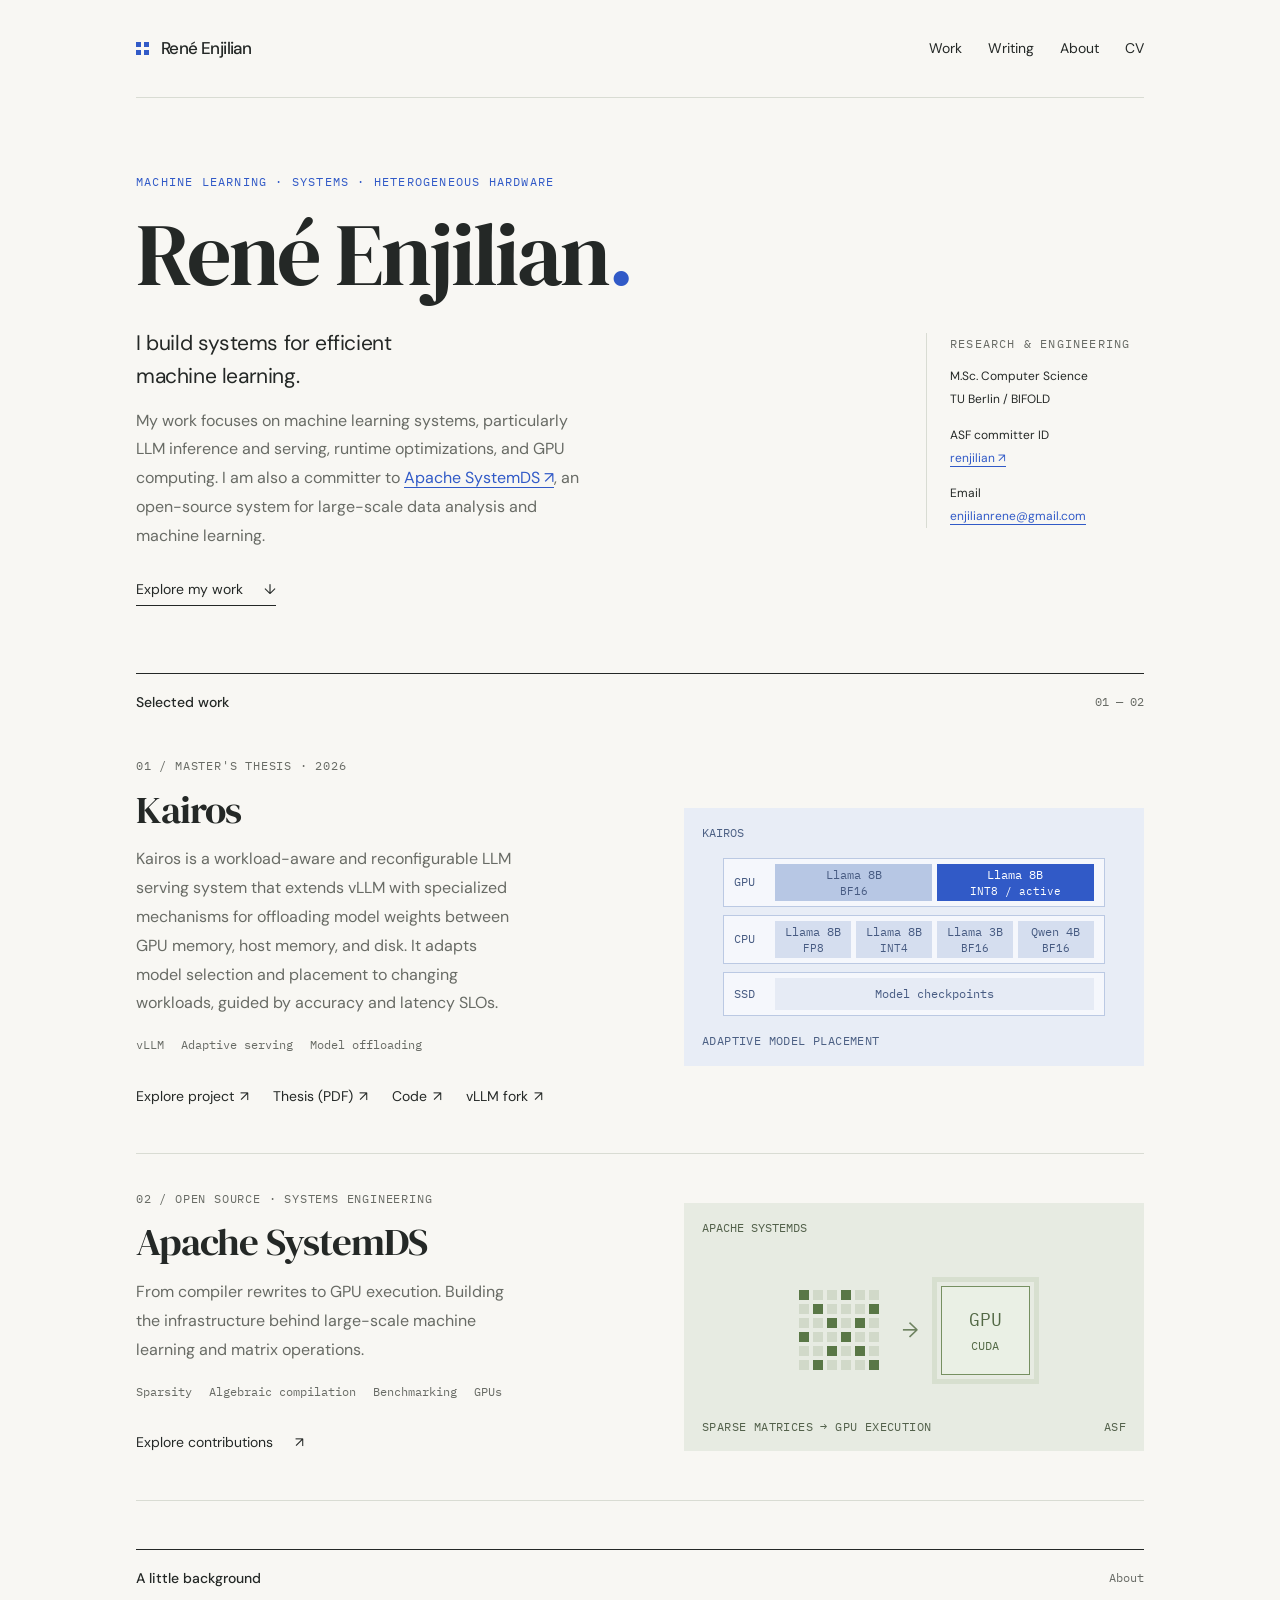
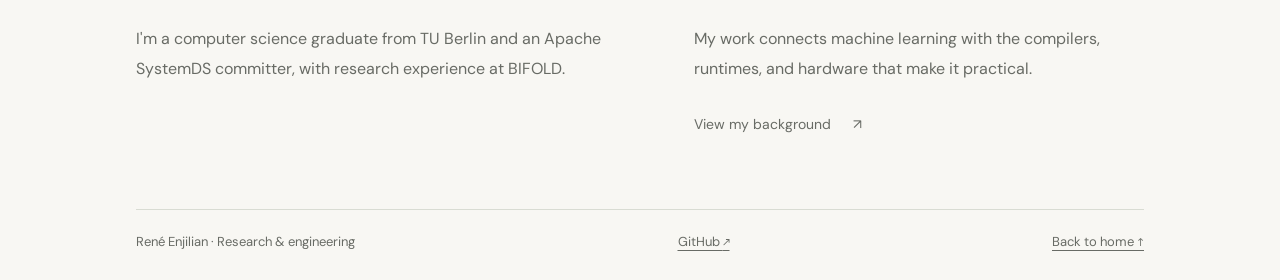
==== commit 4b524438: "change wording" ====
--- a/index.html
+++ b/index.html
@@ -100,7 +100,7 @@
             <div class="re-project-label">02 / Open source · Systems engineering</div>
             <h3>Apache SystemDS</h3>
             <p class="re-project-description">From compiler rewrites to GPU execution. Building the infrastructure behind large-scale machine learning and matrix operations.</p>
-            <div class="re-tags"><span>Sparsity</span><span>Algebraic compilation</span><span>Benchmarking</span><span>GPU acceleration</span></div>
+            <div class="re-tags"><span>Sparsity</span><span>Algebraic compilation</span><span>Benchmarking</span><span>GPUs</span></div>
             <a class="re-project-open" href="projects/systemds.html">Explore contributions <span aria-hidden="true">↗</span></a>
           </div>
           <div class="re-art re-systemds-art" role="img" aria-label="Conceptual illustration of sparse matrix operations executed on a GPU">
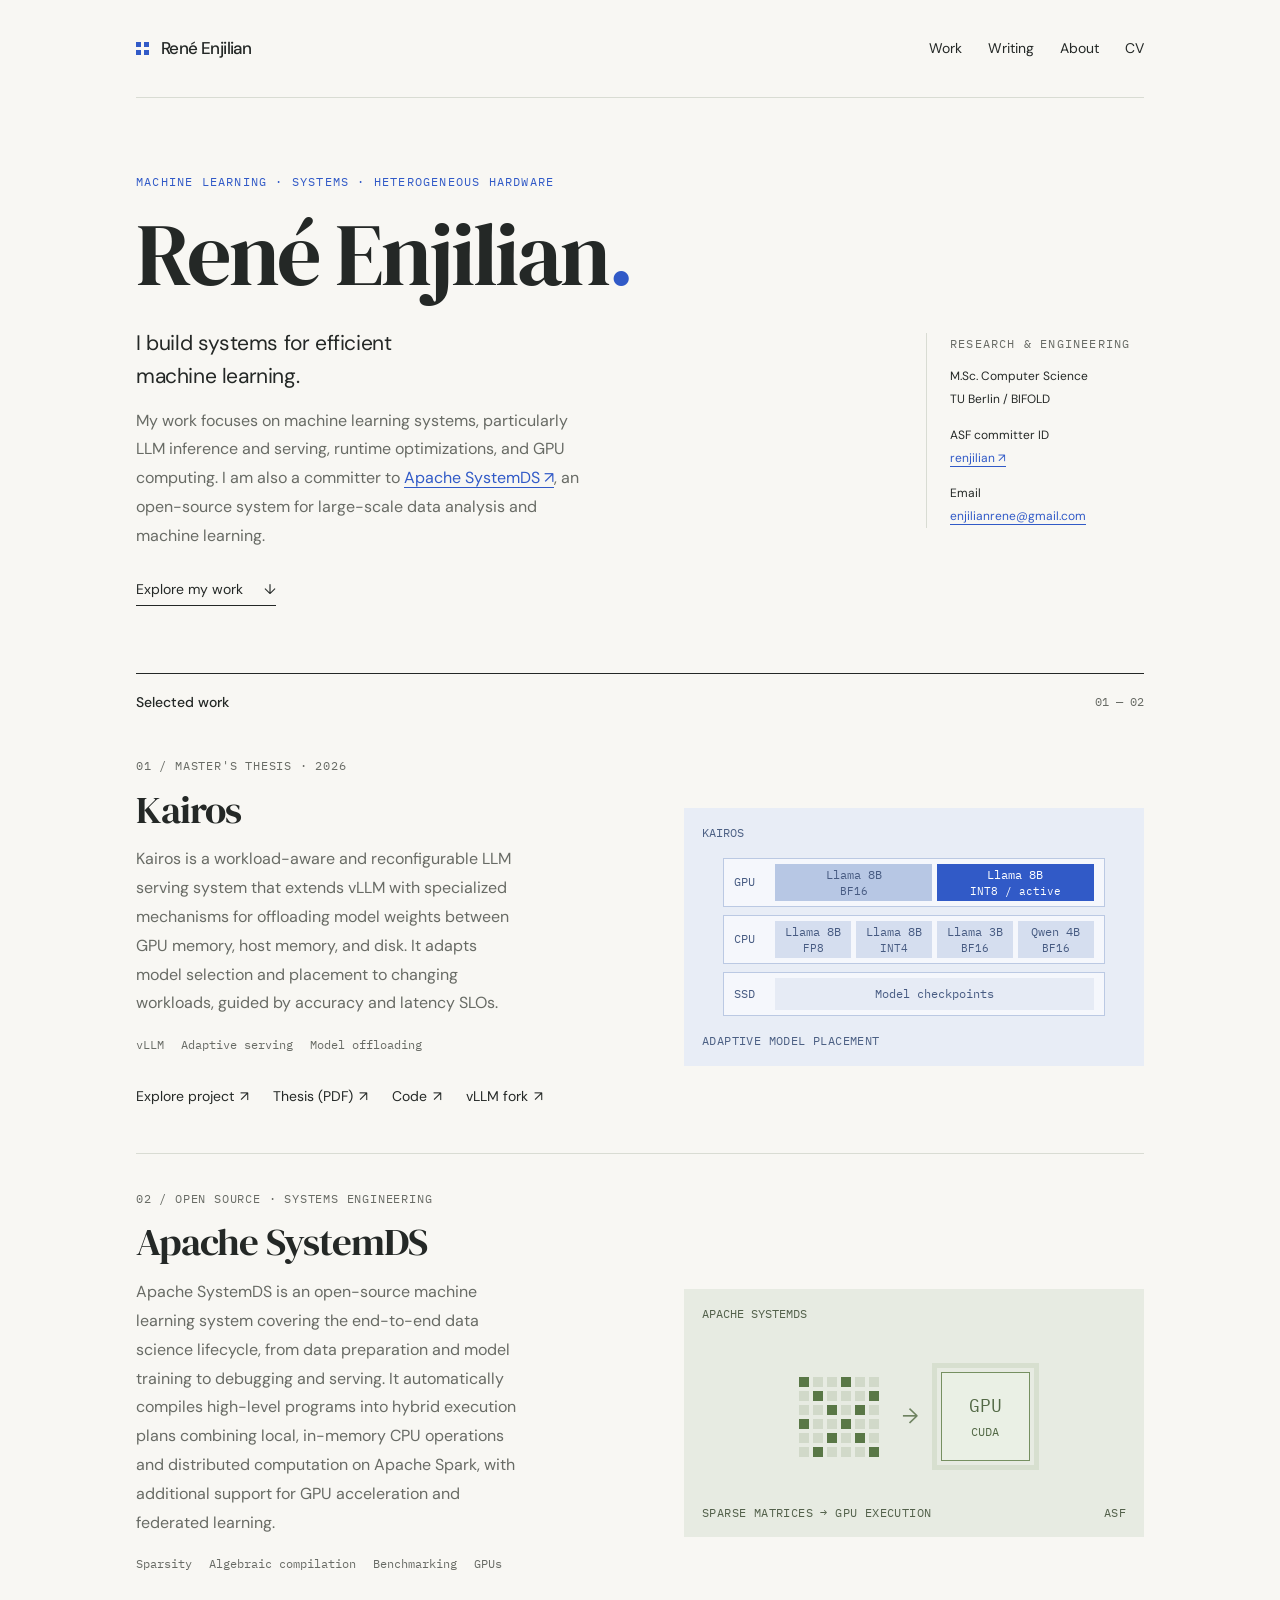
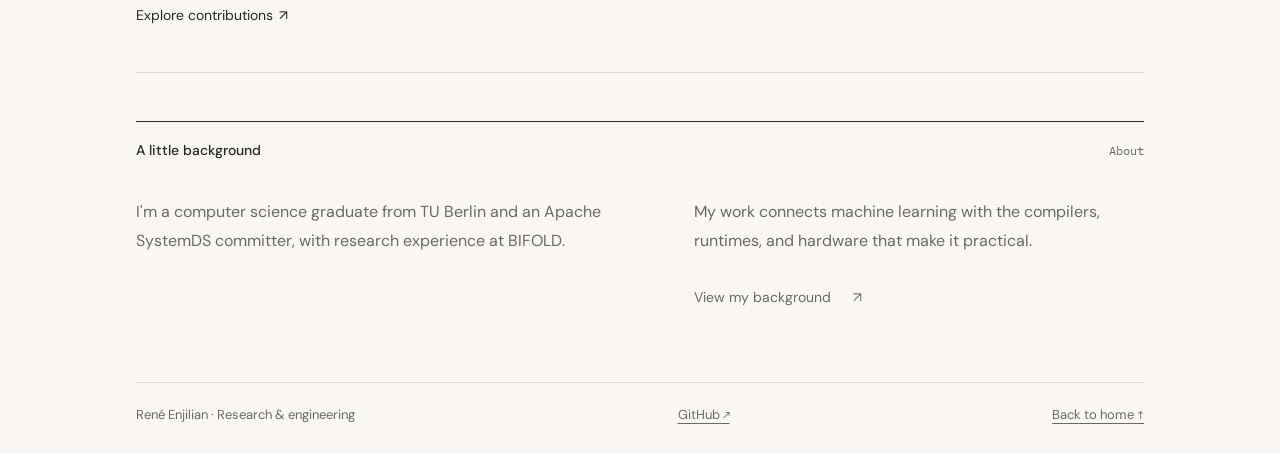
==== commit ae116dde: "Update SystemDS homepage introduction and link arrow spacing" ====
--- a/index.html
+++ b/index.html
@@ -99,9 +99,9 @@
           <div>
             <div class="re-project-label">02 / Open source · Systems engineering</div>
             <h3>Apache SystemDS</h3>
-            <p class="re-project-description">From compiler rewrites to GPU execution. Building the infrastructure behind large-scale machine learning and matrix operations.</p>
+            <p class="re-project-description">Apache SystemDS is an open-source machine learning system covering the end-to-end data science lifecycle, from data preparation and model training to debugging and serving. It automatically compiles high-level programs into hybrid execution plans combining local, in-memory CPU operations and distributed computation on Apache Spark, with additional support for GPU acceleration and federated learning.</p>
             <div class="re-tags"><span>Sparsity</span><span>Algebraic compilation</span><span>Benchmarking</span><span>GPUs</span></div>
-            <a class="re-project-open" href="projects/systemds.html">Explore contributions <span aria-hidden="true">↗</span></a>
+            <a class="re-project-open" href="projects/systemds.html" style="gap: 6px;">Explore contributions <span aria-hidden="true">↗</span></a>
           </div>
           <div class="re-art re-systemds-art" role="img" aria-label="Conceptual illustration of sparse matrix operations executed on a GPU">
             <div class="re-art-heading">APACHE SYSTEMDS</div>
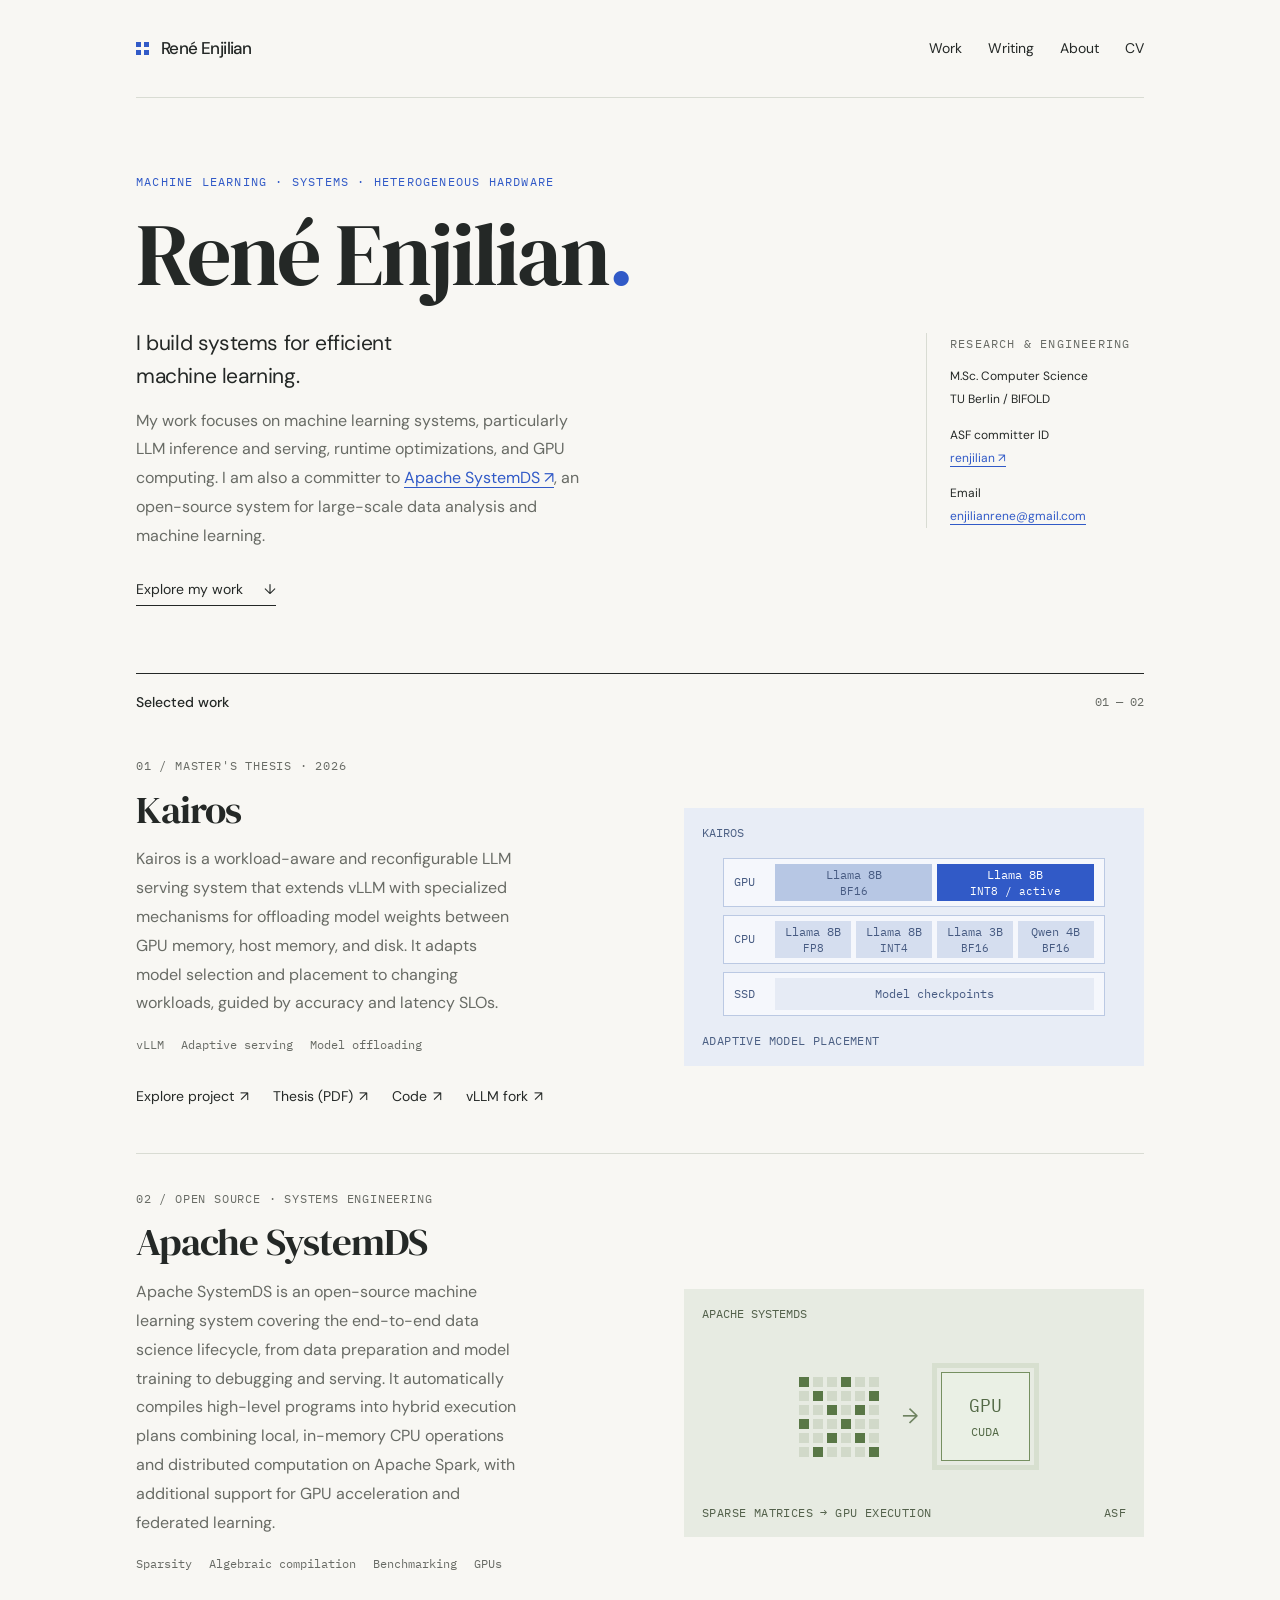
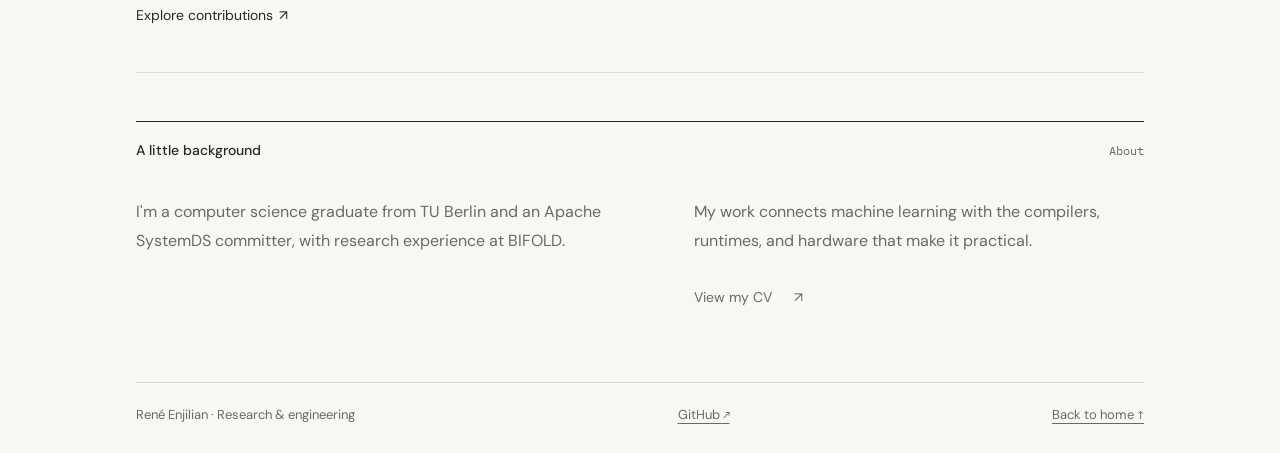
==== commit 251a0f74: "Open the uploaded PDF directly from all CV links" ====
--- a/index.html
+++ b/index.html
@@ -26,7 +26,7 @@
         <a href="index.html#re-work">Work</a>
         <a href="writing.html">Writing</a>
         <a href="index.html#re-about">About</a>
-        <a href="cv.html">CV</a>
+        <a href="assets/pdf/Rene_Enjilian_CV.pdf">CV</a>
       </nav>
     </header>
     <main id="main-content">
@@ -127,7 +127,7 @@
         <div class="re-section-top"><h2 id="re-about-heading">A little background</h2><span>About</span></div>
         <div class="re-about-layout">
           <div class="re-about-copy"><p>I'm a computer science graduate from TU Berlin and an Apache SystemDS committer, with research experience at BIFOLD.</p></div>
-          <div class="re-about-copy"><p>My work connects machine learning with the compilers, runtimes, and hardware that make it practical.</p><a class="re-project-open" href="cv.html">View my background <span aria-hidden="true">↗</span></a></div>
+          <div class="re-about-copy"><p>My work connects machine learning with the compilers, runtimes, and hardware that make it practical.</p><a class="re-project-open" href="assets/pdf/Rene_Enjilian_CV.pdf">View my CV <span aria-hidden="true">↗</span></a></div>
         </div>
       </section>
 </main>
